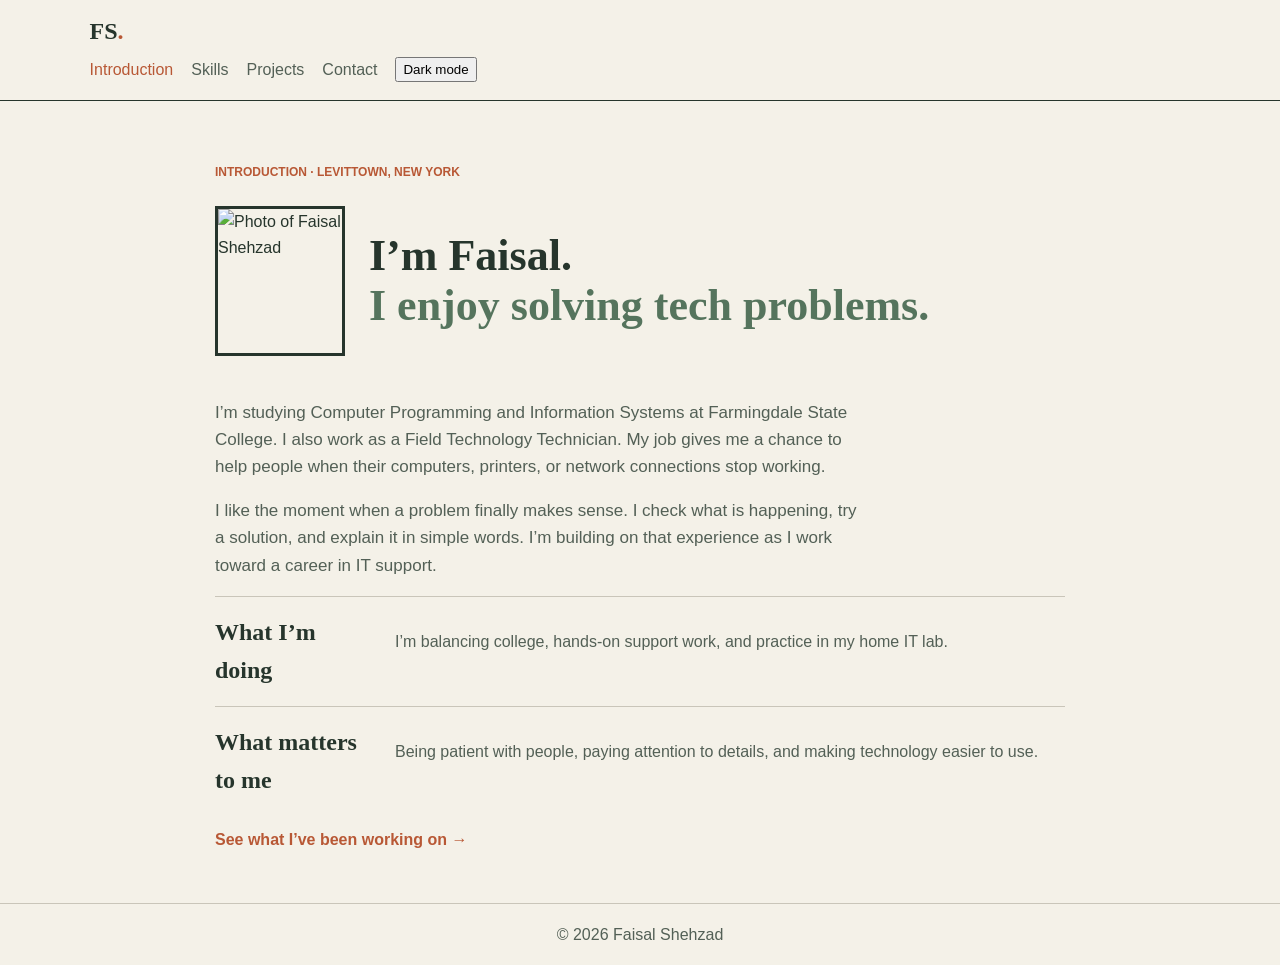
==== index.html @ 2e88aaf9 "Add my portfolio website files Add my portfolio website files" ====
<!DOCTYPE html>
<html lang="en">
<head>
  <meta charset="UTF-8">
  <meta name="viewport" content="width=device-width, initial-scale=1.0">
  <title>Introduction | Faisal Shehzad</title>
  <link rel="stylesheet" href="style.css">
</head>
<body>
  <header class="site-header">
    <a class="logo" href="index.html">FS<span>.</span></a>
    <nav>
      <a class="active" href="index.html">Introduction</a>
      <a href="skills.html">Skills</a>
      <a href="projects.html">Projects</a>
      <a href="contact.html">Contact</a>
      <button id="themeButton">Dark mode</button>
    </nav>
  </header>

  <main>
    <section class="page-top">
      <div>
        <p class="small-heading">INTRODUCTION · LEVITTOWN, NEW YORK</p>
        <div class="intro-heading">
  <img class="profile-photo" src="faisal.jpg" alt="Photo of Faisal Shehzad">
  <h1>I’m Faisal.<br><span>I enjoy solving tech problems.</span></h1>
</div>
      </div>
    </section>

    <p class="intro-text">
      I’m studying Computer Programming and Information Systems at
      Farmingdale State College. I also work as a Field Technology Technician.
      My job gives me a chance to help people when their computers, printers,
      or network connections stop working.
    </p>

    <p class="intro-text">
      I like the moment when a problem finally makes sense. I check what is
      happening, try a solution, and explain it in simple words. I’m building
      on that experience as I work toward a career in IT support.
    </p>

    <section class="info-row">
      <h2>What I’m doing</h2>
      <p>I’m balancing college, hands-on support work, and practice in my home IT lab.</p>
    </section>

    <section class="info-row">
      <h2>What matters to me</h2>
      <p>Being patient with people, paying attention to details, and making technology easier to use.</p>
    </section>

    <a class="text-link" href="projects.html">See what I’ve been working on →</a>
  </main>

  <footer>© 2026 Faisal Shehzad</footer>
  <script src="script.js"></script>
  


</body>
</html>
---- style.css ----
* {
  box-sizing: border-box;
}

body {
  margin: 0;
  background: #f4f1e8;
  color: #26352c;
  font-family: Arial, sans-serif;
  line-height: 1.6;
}

.site-header {
  padding: 18px 7%;
  border-bottom: 1px solid #26352c;
}

.logo {
  color: #26352c;
  font: bold 24px Georgia, serif;
  text-decoration: none;
}

.logo span,
.small-heading,
.text-link,
.project-number {
  color: #b85835;
}

nav {
  display: flex;
  flex-wrap: wrap;
  gap: 18px;
  margin-top: 10px;
}

nav a {
  color: #536056;
  text-decoration: none;
}

nav a:hover,
nav a.active {
  color: #b85835;
}

main {
  max-width: 900px;
  margin: 50px auto;
  padding: 0 25px;
}

.page-top {
  display: flex;
  justify-content: space-between;
  gap: 25px;
  margin-bottom: 30px;
}

.small-heading {
  font-size: 12px;
  font-weight: bold;
}

h1,
h2 {
  font-family: Georgia, serif;
}

h1 {
  font-size: 44px;
  line-height: 1.15;
}

h1 span {
  color: #55745d;
}

.intro-text,
.info-row p {
  color: #536056;
}

.intro-text {
  max-width: 650px;
  font-size: 17px;
}

.margin-note {
  max-width: 190px;
  margin-top: 22px;
  padding-left: 12px;
  border-left: 3px solid #c76843;
}

.info-row {
  display: grid;
  grid-template-columns: 160px 1fr;
  gap: 20px;
  padding: 16px 0;
  border-top: 1px solid #c9c5b9;
}

.info-row h2 {
  margin: 0;
}

.text-link {
  display: inline-block;
  margin-top: 12px;
  font-weight: bold;
  text-decoration: none;
}

.text-link:hover {
  text-decoration: underline;
}

footer {
  margin-top: 45px;
  padding: 18px;
  border-top: 1px solid #c9c5b9;
  color: #536056;
  text-align: center;
}

.intro-heading {
  display: flex;
  align-items: center;
  gap: 24px;
}

.profile-photo {
  width: 130px;
  height: 150px;
  object-fit: cover;
  border: 3px solid #26352c;
}

@media (max-width: 600px) {
  .intro-heading {
    align-items: flex-start;
    flex-direction: column;
    gap: 12px;
  }

  .profile-photo {
    width: 110px;
    height: 125px;
  }
}
.dark-mode {
  background: #202923;
  color: #f4f1e8;
}

.dark-mode .site-header,
.dark-mode .info-row,
.dark-mode footer {
  border-color: #59645d;
}

.dark-mode nav a,
.dark-mode .intro-text,
.dark-mode .info-row p,
.dark-mode footer {
  color: #d8ded8;
}

.dark-mode .text-link,
.dark-mode .small-heading {
  color: #f0a078;
}
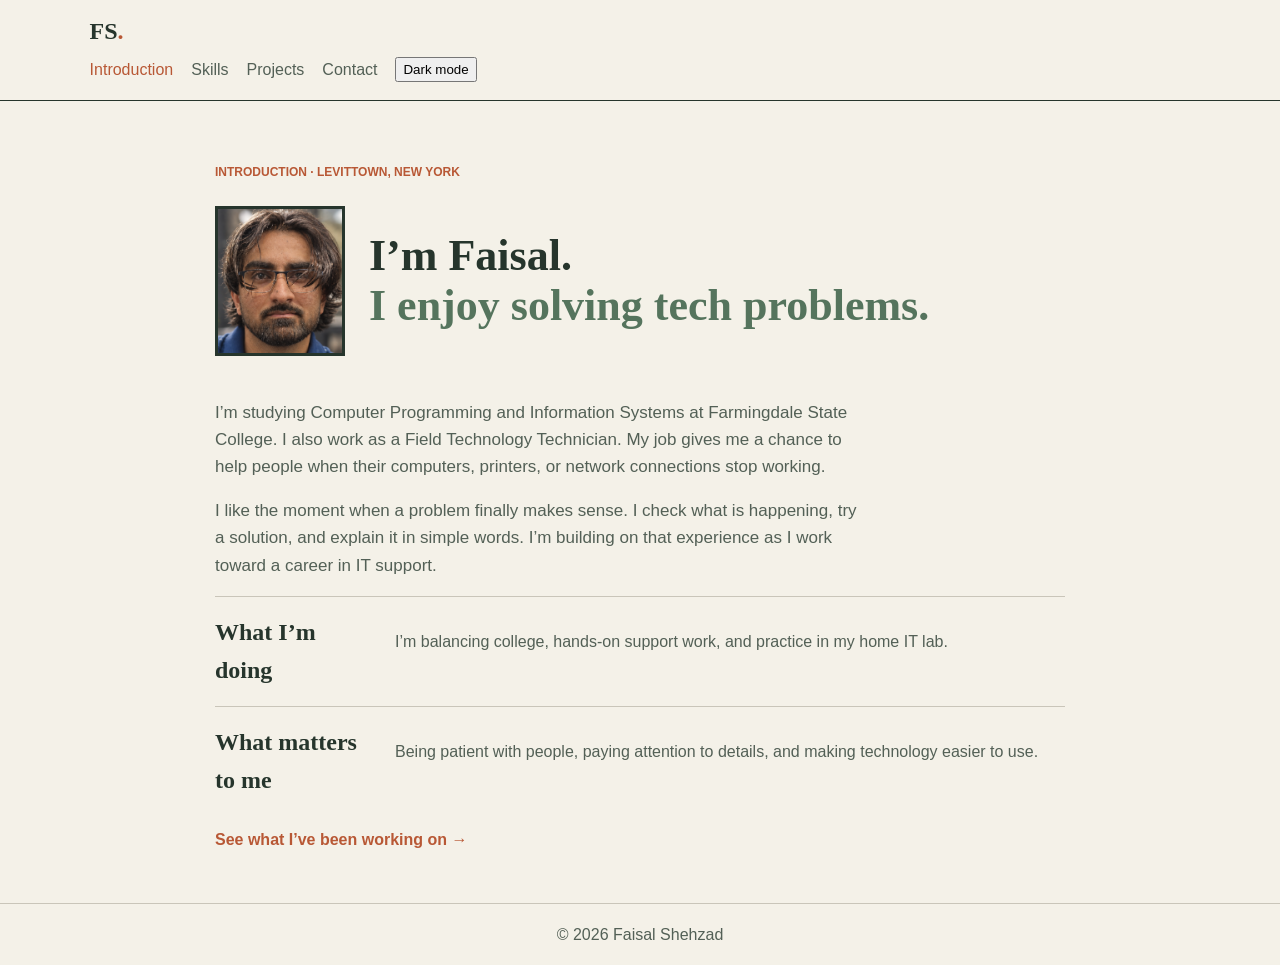
==== commit 85b643ac: "Fix HTML encoding issues in index.html" ====
--- a/index.html
+++ b/index.html
@@ -23,7 +23,7 @@
       <div>
         <p class="small-heading">INTRODUCTION · LEVITTOWN, NEW YORK</p>
         <div class="intro-heading">
-  <img class="profile-photo" src="faisal.jpg" alt="Photo of Faisal Shehzad">
+  <img class="profile-photo" src="Faisal.jpg" alt="Photo of Faisal Shehzad">
   <h1>I’m Faisal.<br><span>I enjoy solving tech problems.</span></h1>
 </div>
       </div>
@@ -61,4 +61,4 @@
 
 
 </body>
-</html>+</html>
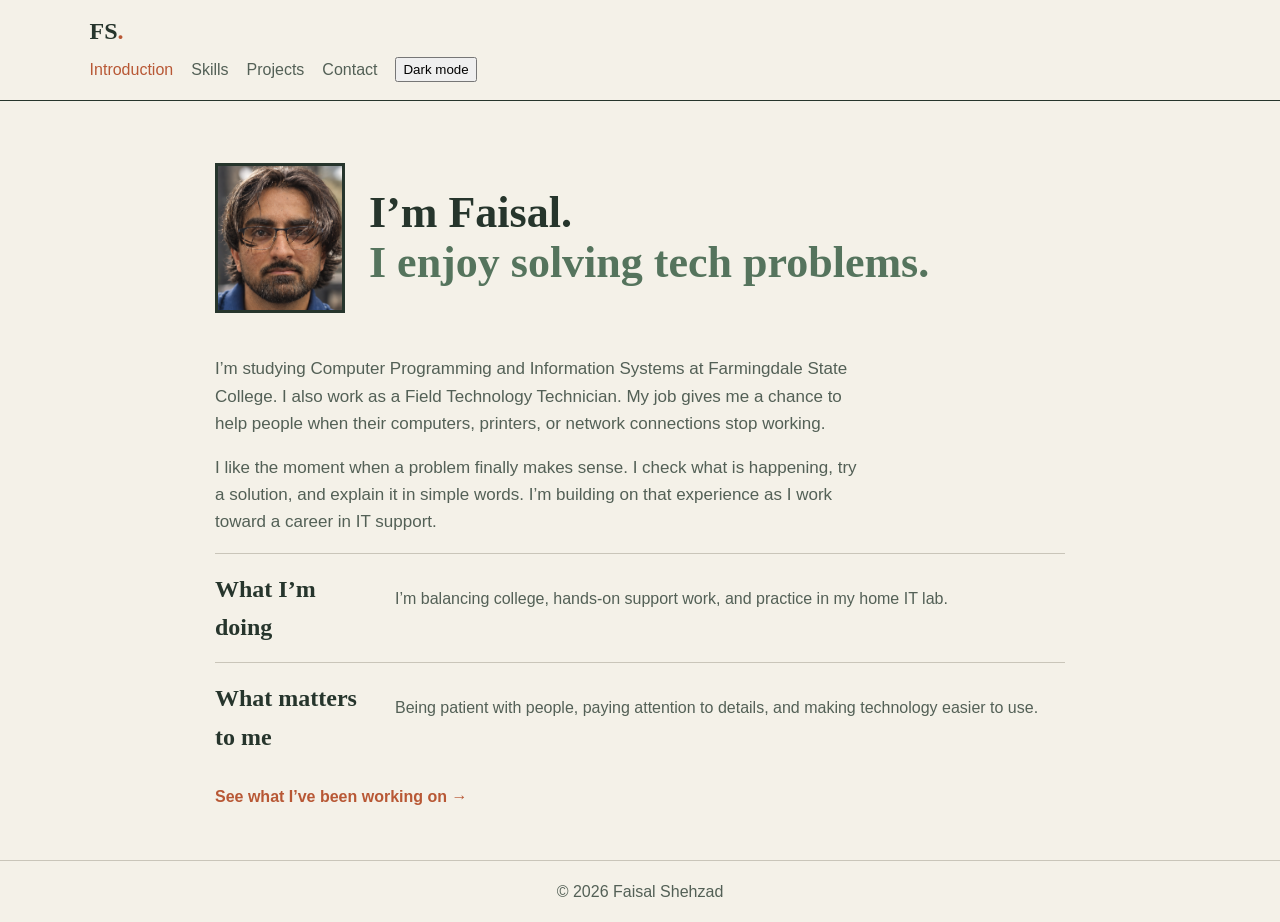
==== commit 4cba12e8: "Fix HTML structure and formatting issues" ====
--- a/index.html
+++ b/index.html
@@ -21,7 +21,6 @@
   <main>
     <section class="page-top">
       <div>
-        <p class="small-heading">INTRODUCTION · LEVITTOWN, NEW YORK</p>
         <div class="intro-heading">
   <img class="profile-photo" src="Faisal.jpg" alt="Photo of Faisal Shehzad">
   <h1>I’m Faisal.<br><span>I enjoy solving tech problems.</span></h1>
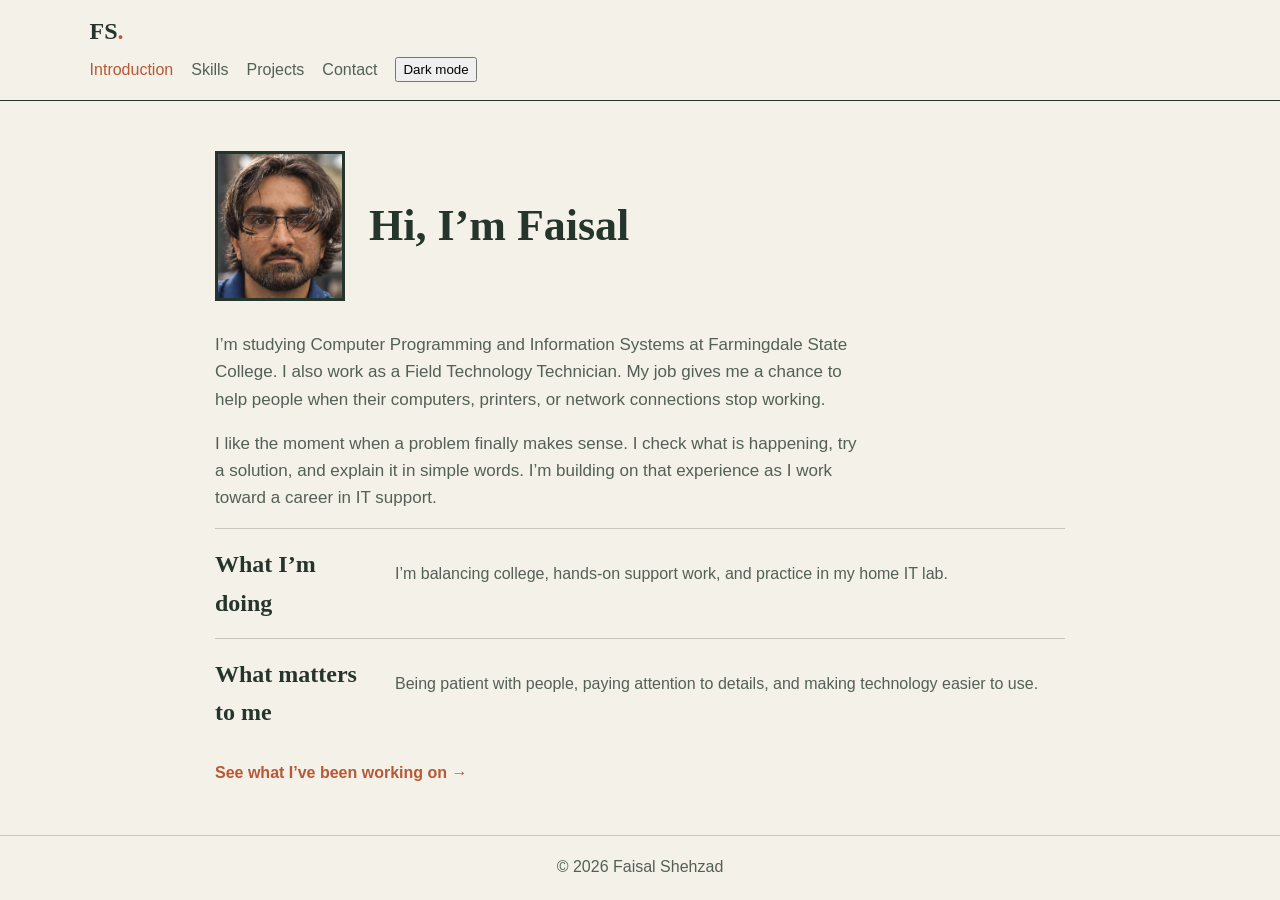
==== commit 87c13b32: "Revise introduction text and profile photo Updated the introduction section and improved the profile" ====
--- a/index.html
+++ b/index.html
@@ -23,7 +23,7 @@
       <div>
         <div class="intro-heading">
   <img class="profile-photo" src="Faisal.jpg" alt="Photo of Faisal Shehzad">
-  <h1>I’m Faisal.<br><span>I enjoy solving tech problems.</span></h1>
+  <h1>Hi, I’m Faisal</h1>
 </div>
       </div>
     </section>
